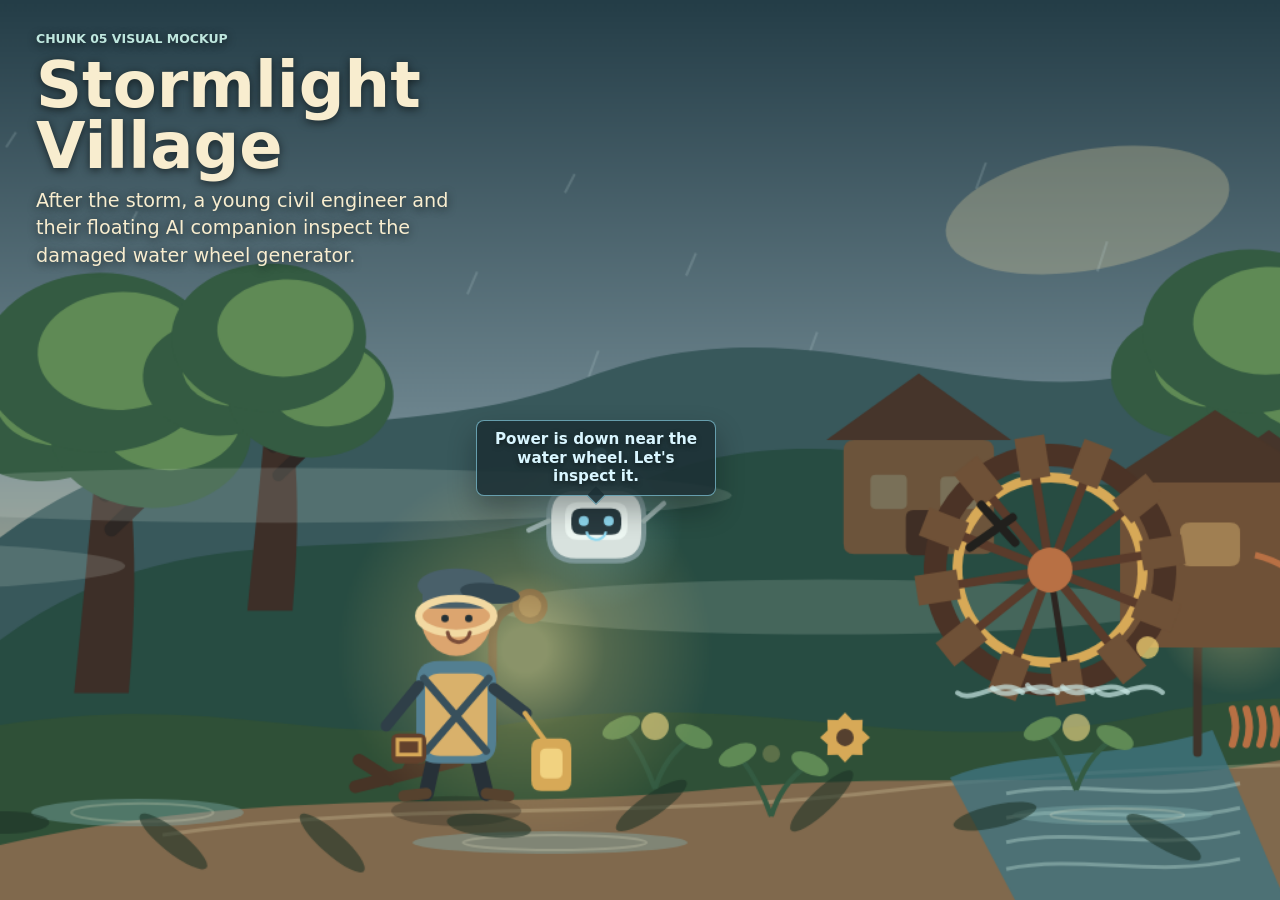
==== index.html @ d4eceead "Mark Chapter 1 golden build" ====
<!doctype html>
<html lang="en">
  <head>
    <meta charset="utf-8">
    <meta name="viewport" content="width=device-width, initial-scale=1">
    <title>Stormlight Village</title>
    <link rel="stylesheet" href="./styles.css">
  </head>
  <body data-scene="village">
    <main class="app-shell" aria-label="Stormlight Village visual mockup">
      <canvas id="game-canvas" width="1280" height="720"></canvas>
      <section class="scene-panel" aria-label="Scene notes">
        <p class="eyebrow">Chunk 05 Visual Mockup</p>
        <h1>Stormlight Village</h1>
        <p>After the storm, a young civil engineer and their floating AI companion inspect the damaged water wheel generator.</p>
      </section>
    </main>
    <script type="module" src="./src/app/main.js?v=20260620-feel-tuning"></script>
  </body>
</html>
---- styles.css ----
:root {
  color-scheme: dark;
  font-family: Inter, ui-sans-serif, system-ui, -apple-system, BlinkMacSystemFont, "Segoe UI", sans-serif;
  background: #172025;
  color: #f4ead4;
}

* {
  box-sizing: border-box;
}

body {
  margin: 0;
  min-height: 100vh;
  overflow: hidden;
  background:
    radial-gradient(circle at 70% 20%, rgba(247, 190, 103, 0.16), transparent 28rem),
    linear-gradient(180deg, #1b2b31 0%, #20343a 42%, #162025 100%);
}

.app-shell {
  position: relative;
  width: 100vw;
  height: 100vh;
  display: grid;
  place-items: center;
}

#game-canvas {
  display: block;
  width: max(100vw, calc(100vh * 16 / 9));
  height: max(100vh, calc(100vw * 9 / 16));
  background: #1b2b31;
}

.scene-panel {
  position: absolute;
  left: clamp(16px, 3vw, 36px);
  top: clamp(16px, 3vw, 32px);
  max-width: min(420px, calc(100vw - 32px));
  padding: 0;
  color: #f8edcf;
  text-shadow: 0 2px 8px rgba(14, 20, 22, 0.75);
  pointer-events: none;
}

.scene-panel h1 {
  margin: 0;
  font-size: clamp(2rem, 5vw, 4.75rem);
  line-height: 0.95;
  font-weight: 850;
  letter-spacing: 0;
}

.scene-panel p {
  margin: 10px 0 0;
  max-width: 34rem;
  font-size: clamp(0.95rem, 1.8vw, 1.2rem);
  line-height: 1.45;
}

.scene-panel .eyebrow {
  margin: 0 0 8px;
  font-size: 0.78rem;
  line-height: 1.2;
  text-transform: uppercase;
  font-weight: 800;
  color: #bfe7de;
}

.scene-link {
  position: absolute;
  left: clamp(14px, 2.5vw, 28px);
  bottom: clamp(14px, 2.5vw, 28px);
  min-width: 82px;
  height: 40px;
  display: inline-grid;
  place-items: center;
  border: 1px solid rgba(248, 237, 207, 0.4);
  border-radius: 8px;
  background: rgba(16, 29, 32, 0.62);
  color: #f8edcf;
  font: inherit;
  font-size: 0.86rem;
  font-weight: 800;
  letter-spacing: 0;
  text-decoration: none;
  box-shadow: 0 10px 22px rgba(9, 15, 16, 0.28);
}

.scene-link:hover,
.scene-link:focus-visible {
  background: rgba(37, 66, 69, 0.8);
  outline: 2px solid rgba(255, 216, 135, 0.7);
  outline-offset: 3px;
}

.repair-prompt {
  position: absolute;
  left: 50%;
  bottom: clamp(22px, 5vw, 52px);
  z-index: 5;
  transform: translateX(-50%);
  max-width: min(560px, calc(100vw - 32px));
  padding: 12px 16px;
  border: 1px solid rgba(255, 224, 138, 0.5);
  border-radius: 8px;
  background: rgba(20, 34, 36, 0.78);
  color: #f8edcf;
  font-size: clamp(0.9rem, 1.6vw, 1rem);
  font-weight: 800;
  line-height: 1.35;
  text-align: center;
  text-shadow: 0 2px 6px rgba(10, 15, 16, 0.72);
  box-shadow: 0 14px 32px rgba(4, 10, 11, 0.34);
}

.repair-overlay {
  position: absolute;
  inset: 0;
  z-index: 8;
  display: grid;
  place-items: center;
  background: rgba(10, 18, 20, 0.58);
  animation: repair-overlay-in 0.38s ease both;
}

.repair-overlay[hidden],
.repair-prompt[hidden] {
  display: none;
}

.repair-overlay-canvas {
  width: min(92vw, calc(92vh * 960 / 680));
  height: min(92vh, calc(92vw * 680 / 960));
  max-width: 960px;
  max-height: 680px;
  border: 1px solid rgba(248, 237, 207, 0.28);
  border-radius: 8px;
  background: #223238;
  box-shadow: 0 28px 70px rgba(4, 10, 11, 0.44);
}

.repair-overlay-status {
  position: absolute;
  left: 50%;
  bottom: clamp(20px, 4vw, 36px);
  transform: translateX(-50%);
  color: #f8edcf;
  font-size: 0.9rem;
  font-weight: 800;
  text-shadow: 0 2px 6px rgba(10, 15, 16, 0.72);
  pointer-events: none;
}

.repair-scan {
  position: fixed;
  z-index: 4;
  border: 2px solid rgba(143, 217, 240, 0.72);
  border-radius: 999px;
  background:
    radial-gradient(ellipse at center, rgba(143, 217, 240, 0.2), rgba(143, 217, 240, 0.06) 46%, transparent 72%),
    conic-gradient(from 0deg, rgba(143, 217, 240, 0), rgba(143, 217, 240, 0.68), rgba(143, 217, 240, 0));
  box-shadow:
    0 0 18px rgba(143, 217, 240, 0.38),
    inset 0 0 18px rgba(143, 217, 240, 0.24);
  opacity: calc(0.55 + var(--scan-progress, 0) * 0.35);
  pointer-events: none;
  transform: translate(-50%, -50%) scale(calc(0.84 + var(--scan-progress, 0) * 0.18));
  animation: repair-scan-pulse 0.72s ease-in-out infinite alternate;
}

.repair-scan[hidden] {
  display: none;
}

.repair-scan::before,
.repair-scan::after {
  content: "";
  position: absolute;
  inset: 15%;
  border: 1px solid rgba(217, 246, 255, 0.5);
  border-radius: inherit;
}

.repair-scan::after {
  inset: 34% 8%;
  border-color: rgba(255, 224, 138, 0.42);
}

.repair-celebration {
  position: fixed;
  inset: 0;
  z-index: 4;
  pointer-events: none;
}

.repair-celebration[hidden] {
  display: none;
}

.repair-celebration-fading .repair-bubble {
  animation: repair-bubble-out 0.55s ease forwards;
}

.repair-bubble {
  position: absolute;
  width: max-content;
  max-width: min(240px, 42vw);
  padding: 9px 12px;
  border: 1px solid rgba(255, 224, 138, 0.52);
  border-radius: 8px;
  background: rgba(35, 49, 45, 0.88);
  color: #fff4d8;
  font-size: clamp(0.78rem, 1.35vw, 0.95rem);
  font-weight: 850;
  line-height: 1.22;
  text-align: center;
  text-shadow: 0 2px 5px rgba(8, 14, 15, 0.58);
  box-shadow: 0 14px 28px rgba(4, 10, 11, 0.32);
  opacity: 0;
  transform: translate(-50%, 12px) scale(0.96);
  animation: repair-bubble-in 0.55s ease forwards;
}

.repair-bubble::after {
  content: "";
  position: absolute;
  left: 50%;
  bottom: -7px;
  width: 12px;
  height: 12px;
  border-right: 1px solid rgba(255, 224, 138, 0.52);
  border-bottom: 1px solid rgba(255, 224, 138, 0.52);
  background: rgba(35, 49, 45, 0.88);
  transform: translateX(-50%) rotate(45deg);
}

.repair-bubble-robot {
  border-color: rgba(143, 217, 240, 0.64);
  background: rgba(29, 49, 54, 0.9);
  color: #d9f6ff;
}

.repair-bubble-robot::after {
  border-color: rgba(143, 217, 240, 0.64);
  background: rgba(29, 49, 54, 0.9);
}

.repair-guidance {
  z-index: 4;
}

.repair-guidance[hidden] {
  display: none;
}

.scene-transition {
  position: fixed;
  inset: 0;
  z-index: 10;
  display: grid;
  place-items: center;
  padding: clamp(20px, 5vw, 54px);
  background:
    linear-gradient(180deg, rgba(10, 18, 20, 0.7), rgba(18, 31, 33, 0.92)),
    radial-gradient(circle at 50% 38%, rgba(255, 224, 138, 0.18), transparent 28rem);
  color: #fff4d8;
  pointer-events: auto;
}

.scene-transition[hidden] {
  display: none;
}

.scene-transition::before {
  content: "";
  position: absolute;
  inset: 0;
  opacity: 0.32;
  background:
    repeating-linear-gradient(102deg, rgba(217, 246, 255, 0.16) 0 1px, transparent 1px 18px),
    linear-gradient(180deg, transparent, rgba(8, 14, 15, 0.34));
  animation: scene-transition-rain 0.72s linear infinite;
}

.scene-transition-panel {
  position: relative;
  width: min(680px, calc(100vw - 32px));
  text-align: center;
  text-shadow: 0 3px 12px rgba(7, 13, 14, 0.72);
}

.scene-transition-eyebrow {
  margin: 0 0 10px;
  color: #bfe7de;
  font-size: clamp(0.76rem, 1.6vw, 0.9rem);
  font-weight: 900;
  line-height: 1.2;
  text-transform: uppercase;
}

.scene-transition h2 {
  margin: 0;
  color: #ffe08a;
  font-size: clamp(2.1rem, 8vw, 5.6rem);
  font-weight: 950;
  line-height: 0.95;
  letter-spacing: 0;
}

.scene-transition-description {
  margin: 16px auto 0;
  max-width: 38rem;
  color: #f7e8c8;
  font-size: clamp(0.95rem, 2vw, 1.18rem);
  font-weight: 700;
  line-height: 1.45;
}

.scene-transition-active {
  animation: scene-transition-in 0.36s ease both;
}

.scene-transition-leaving {
  animation: scene-transition-out 0.62s ease both;
}

.chapter-complete {
  position: fixed;
  inset: 0;
  z-index: 9;
  display: grid;
  place-items: center;
  padding: clamp(18px, 4vw, 44px);
  background:
    linear-gradient(180deg, rgba(11, 21, 24, 0.2), rgba(11, 21, 24, 0.72)),
    radial-gradient(circle at 50% 42%, rgba(255, 214, 132, 0.16), transparent 34rem);
  pointer-events: auto;
  animation: repair-overlay-in 0.42s ease both;
}

.chapter-complete[hidden] {
  display: none;
}

.chapter-complete-card {
  width: min(680px, calc(100vw - 32px));
  max-height: calc(100vh - 32px);
  overflow: auto;
  padding: clamp(22px, 4vw, 34px);
  border: 1px solid rgba(255, 224, 138, 0.52);
  border-radius: 8px;
  background: rgba(25, 39, 39, 0.92);
  color: #fff4d8;
  box-shadow: 0 30px 80px rgba(4, 10, 11, 0.48);
  text-align: left;
}

.chapter-complete-eyebrow {
  margin: 0 0 8px;
  color: #bfe7de;
  font-size: 0.78rem;
  font-weight: 850;
  line-height: 1.2;
  text-transform: uppercase;
}

.chapter-complete h2 {
  margin: 0;
  color: #fff1c6;
  font-size: clamp(1.9rem, 5vw, 3.4rem);
  font-weight: 900;
  line-height: 1.02;
  letter-spacing: 0;
  text-shadow: 0 2px 10px rgba(10, 15, 16, 0.64);
}

.chapter-complete-summary {
  margin: 14px 0 0;
  color: #f7e8c8;
  font-size: clamp(0.96rem, 2vw, 1.12rem);
  font-weight: 650;
  line-height: 1.48;
}

.chapter-complete-list {
  display: grid;
  grid-template-columns: repeat(2, minmax(0, 1fr));
  gap: 8px 12px;
  margin: 20px 0 0;
  padding: 0;
  list-style: none;
}

.chapter-complete-list li {
  min-height: 42px;
  display: flex;
  align-items: center;
  padding: 9px 11px;
  border: 1px solid rgba(191, 231, 222, 0.28);
  border-radius: 8px;
  background: rgba(39, 69, 66, 0.58);
  color: #eef8ee;
  font-size: clamp(0.8rem, 1.55vw, 0.95rem);
  font-weight: 800;
  line-height: 1.25;
}

.chapter-complete-robot {
  margin: 18px 0 0;
  padding: 12px 14px;
  border-left: 3px solid rgba(143, 217, 240, 0.76);
  background: rgba(29, 49, 54, 0.68);
  color: #d9f6ff;
  font-size: clamp(0.88rem, 1.7vw, 1rem);
  font-weight: 800;
  line-height: 1.36;
}

.chapter-complete-robot:empty {
  display: none;
}

.chapter-complete-prompt {
  margin: 18px 0 0;
  color: #ffe08a;
  font-size: 0.88rem;
  font-weight: 900;
  line-height: 1.3;
  text-align: center;
}

@keyframes repair-bubble-in {
  to {
    opacity: 1;
    transform: translate(-50%, 0) scale(1);
  }
}

@keyframes repair-bubble-out {
  from {
    opacity: 1;
    transform: translate(-50%, 0) scale(1);
  }

  to {
    opacity: 0;
    transform: translate(-50%, -8px) scale(0.96);
  }
}

@keyframes repair-overlay-in {
  from {
    opacity: 0;
  }

  to {
    opacity: 1;
  }
}

@keyframes repair-scan-pulse {
  from {
    filter: brightness(0.94);
  }

  to {
    filter: brightness(1.18);
  }
}

@keyframes scene-transition-in {
  from {
    opacity: 0;
  }

  to {
    opacity: 1;
  }
}

@keyframes scene-transition-out {
  from {
    opacity: 1;
  }

  to {
    opacity: 0;
  }
}

@keyframes scene-transition-rain {
  from {
    background-position: 0 0, 0 0;
  }

  to {
    background-position: 42px 80px, 0 0;
  }
}

@media (max-width: 700px) and (orientation: portrait) {
  body {
    overflow: hidden;
  }

  .app-shell {
    min-height: 100vh;
    align-content: start;
  }

  #game-canvas {
    width: 100vw;
    height: auto;
  }

  .scene-panel {
    top: 14px;
    left: 14px;
  }

  .scene-link {
    left: 12px;
    bottom: 12px;
  }

  .chapter-complete-list {
    grid-template-columns: 1fr;
  }
}
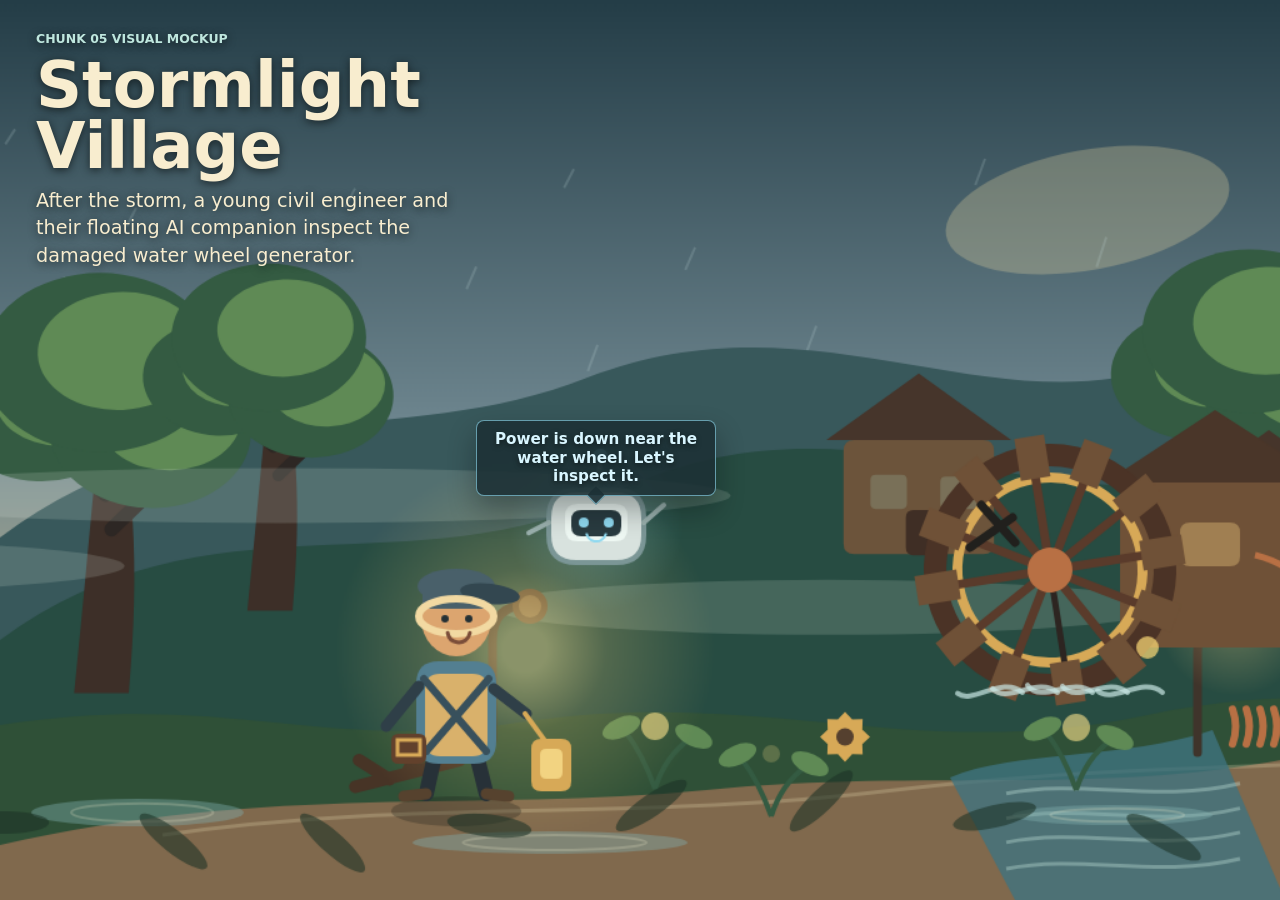
==== commit 46b654b2: "Start fresh when launching chapter" ====
--- a/index.html
+++ b/index.html
@@ -15,6 +15,6 @@
         <p>After the storm, a young civil engineer and their floating AI companion inspect the damaged water wheel generator.</p>
       </section>
     </main>
-    <script type="module" src="./src/app/main.js?v=20260620-feel-tuning"></script>
+    <script type="module" src="./src/app/main.js?v=20260620-fresh-start"></script>
   </body>
 </html>
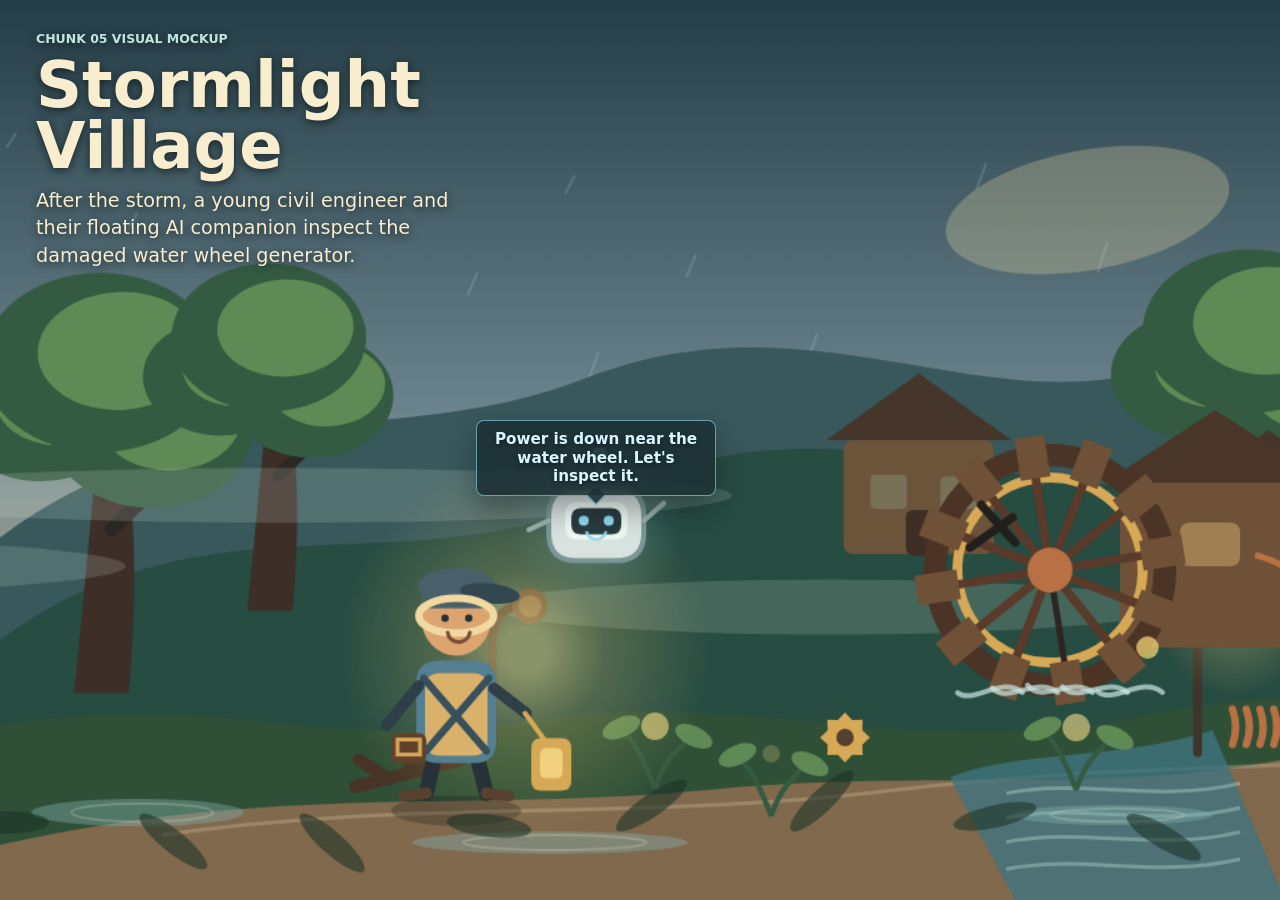
==== commit dafef5ab: "Increase thunder presence" ====
--- a/index.html
+++ b/index.html
@@ -15,6 +15,6 @@
         <p>After the storm, a young civil engineer and their floating AI companion inspect the damaged water wheel generator.</p>
       </section>
     </main>
-    <script type="module" src="./src/app/main.js?v=20260620-fresh-start"></script>
+    <script type="module" src="./src/app/main.js?v=20260620-louder-thunder"></script>
   </body>
 </html>
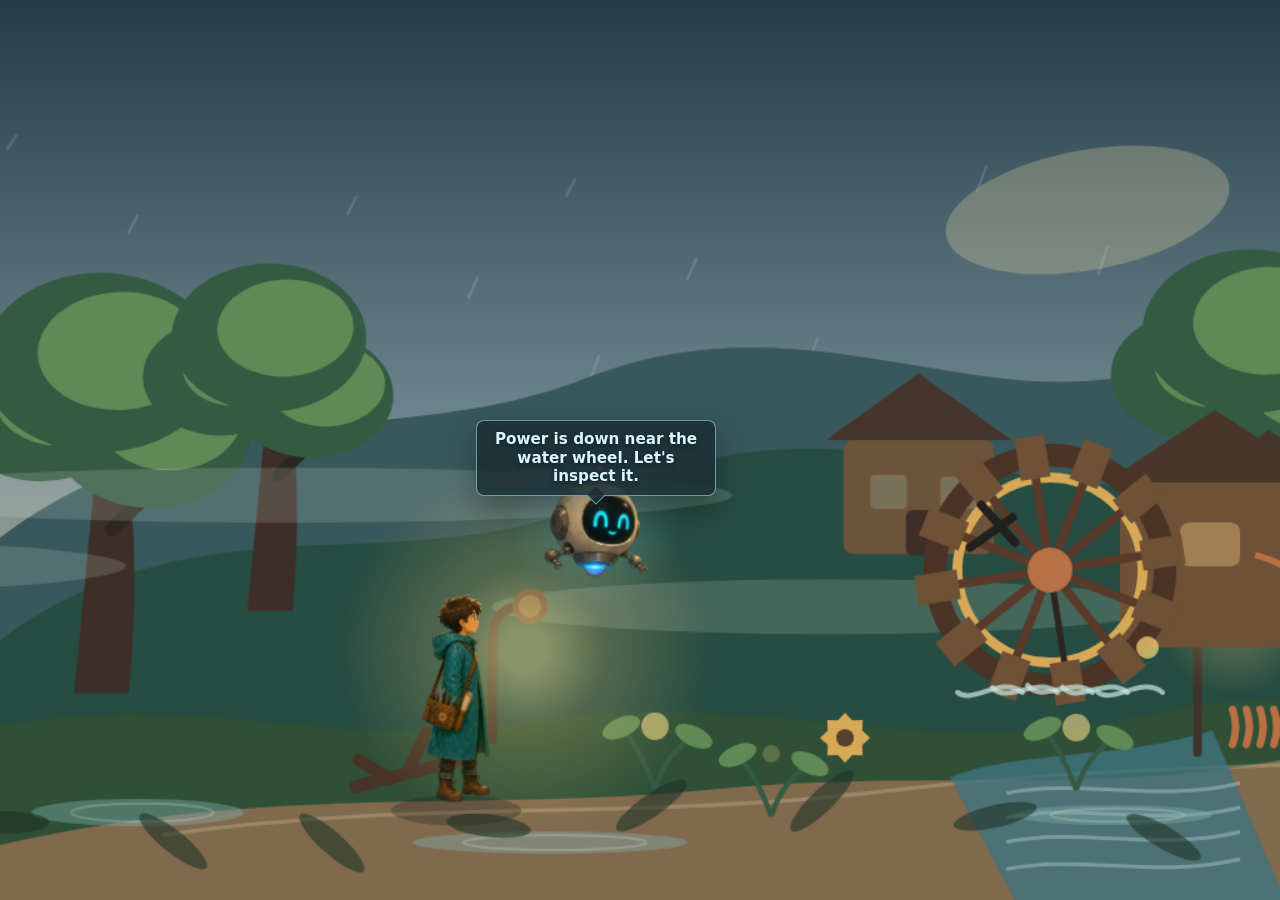
==== commit e32b5428: "Checkpoint character duo visual pass" ====
--- a/index.html
+++ b/index.html
@@ -9,12 +9,7 @@
   <body data-scene="village">
     <main class="app-shell" aria-label="Stormlight Village visual mockup">
       <canvas id="game-canvas" width="1280" height="720"></canvas>
-      <section class="scene-panel" aria-label="Scene notes">
-        <p class="eyebrow">Chunk 05 Visual Mockup</p>
-        <h1>Stormlight Village</h1>
-        <p>After the storm, a young civil engineer and their floating AI companion inspect the damaged water wheel generator.</p>
-      </section>
     </main>
-    <script type="module" src="./src/app/main.js?v=20260620-louder-thunder"></script>
+    <script type="module" src="./src/app/main.js?v=20260620-character-duo"></script>
   </body>
 </html>
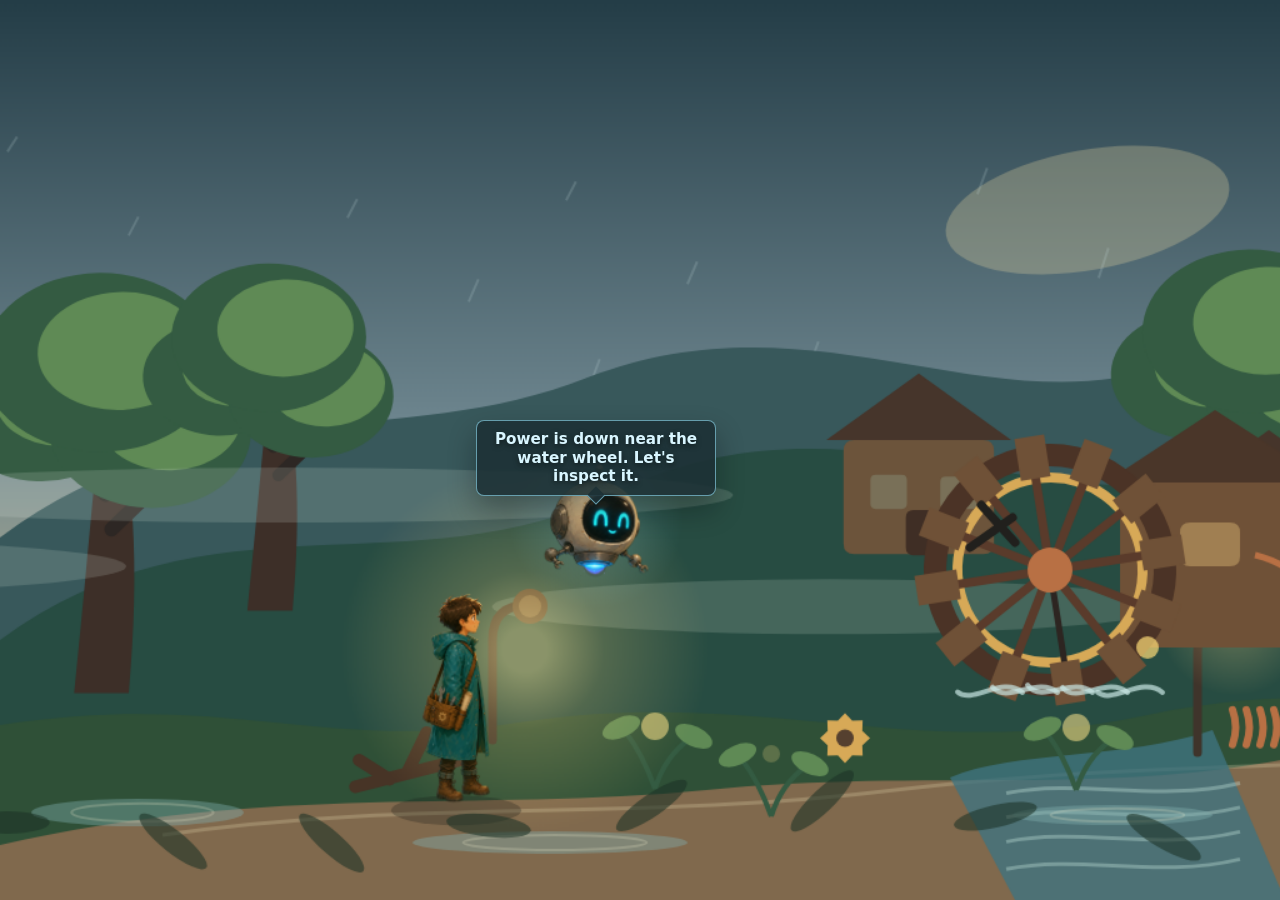
==== commit 860bf7e5: "Add repair pose visuals" ====
--- a/index.html
+++ b/index.html
@@ -10,6 +10,6 @@
     <main class="app-shell" aria-label="Stormlight Village visual mockup">
       <canvas id="game-canvas" width="1280" height="720"></canvas>
     </main>
-    <script type="module" src="./src/app/main.js?v=20260620-character-duo"></script>
+    <script type="module" src="./src/app/main.js?v=20260620-pose-lane"></script>
   </body>
 </html>
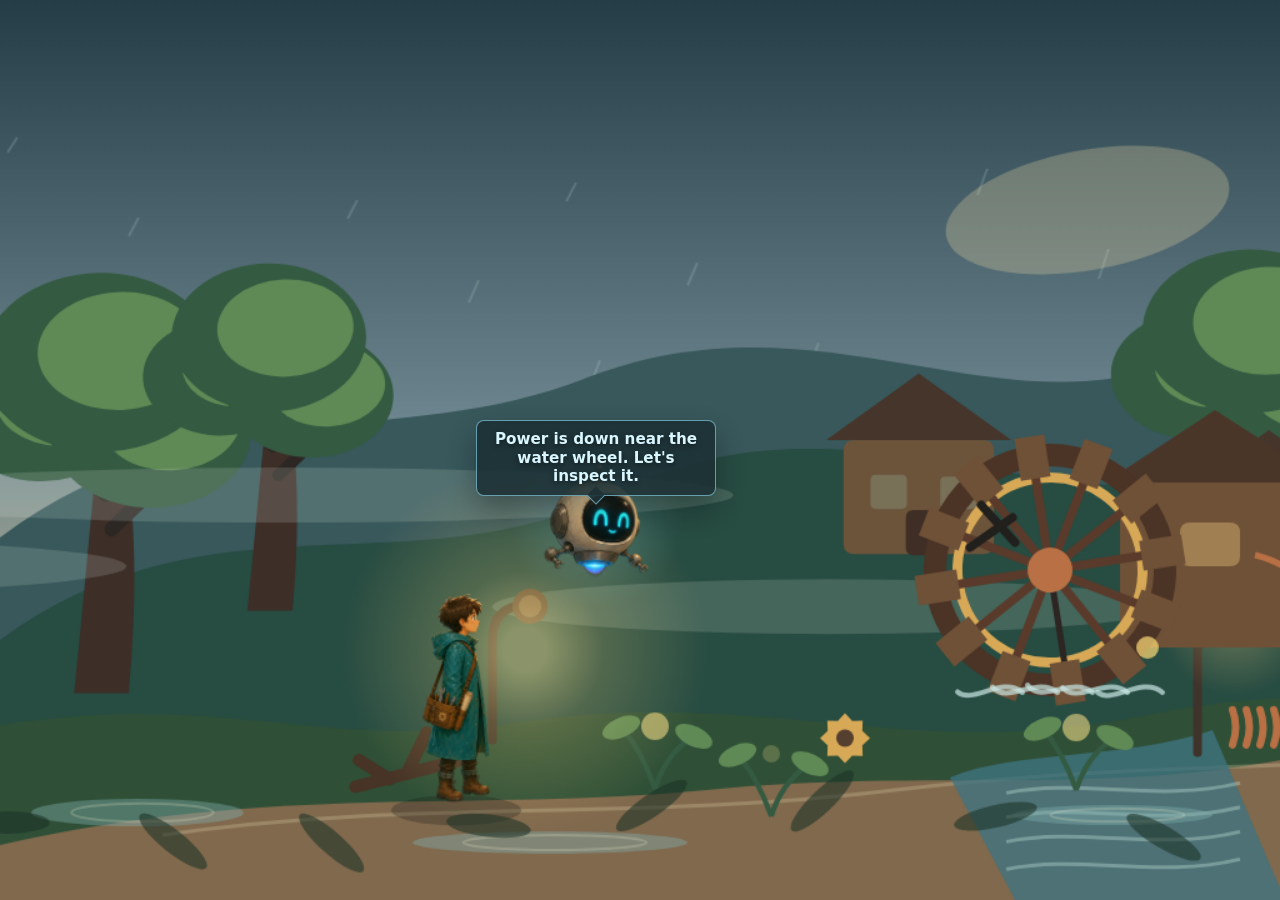
==== commit 93118c39: "Add apprentice walk cycle" ====
--- a/index.html
+++ b/index.html
@@ -10,6 +10,6 @@
     <main class="app-shell" aria-label="Stormlight Village visual mockup">
       <canvas id="game-canvas" width="1280" height="720"></canvas>
     </main>
-    <script type="module" src="./src/app/main.js?v=20260620-pose-lane"></script>
+    <script type="module" src="./src/app/main.js?v=20260620-walk-cycle"></script>
   </body>
 </html>
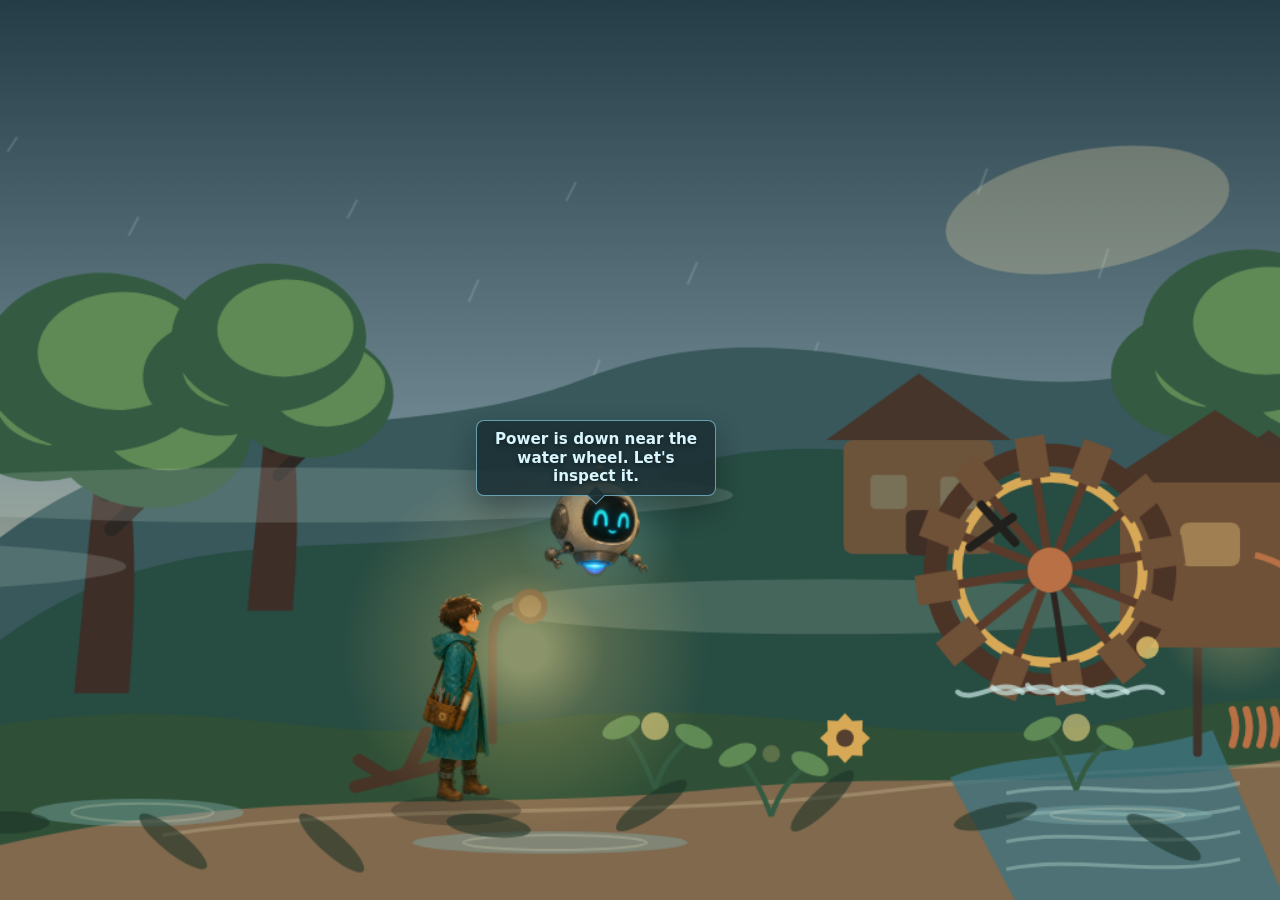
==== commit dec46de5: "Tune apprentice walk cycle" ====
--- a/index.html
+++ b/index.html
@@ -10,6 +10,6 @@
     <main class="app-shell" aria-label="Stormlight Village visual mockup">
       <canvas id="game-canvas" width="1280" height="720"></canvas>
     </main>
-    <script type="module" src="./src/app/main.js?v=20260620-walk-cycle"></script>
+    <script type="module" src="./src/app/main.js?v=20260620-walk-stand-cycle"></script>
   </body>
 </html>
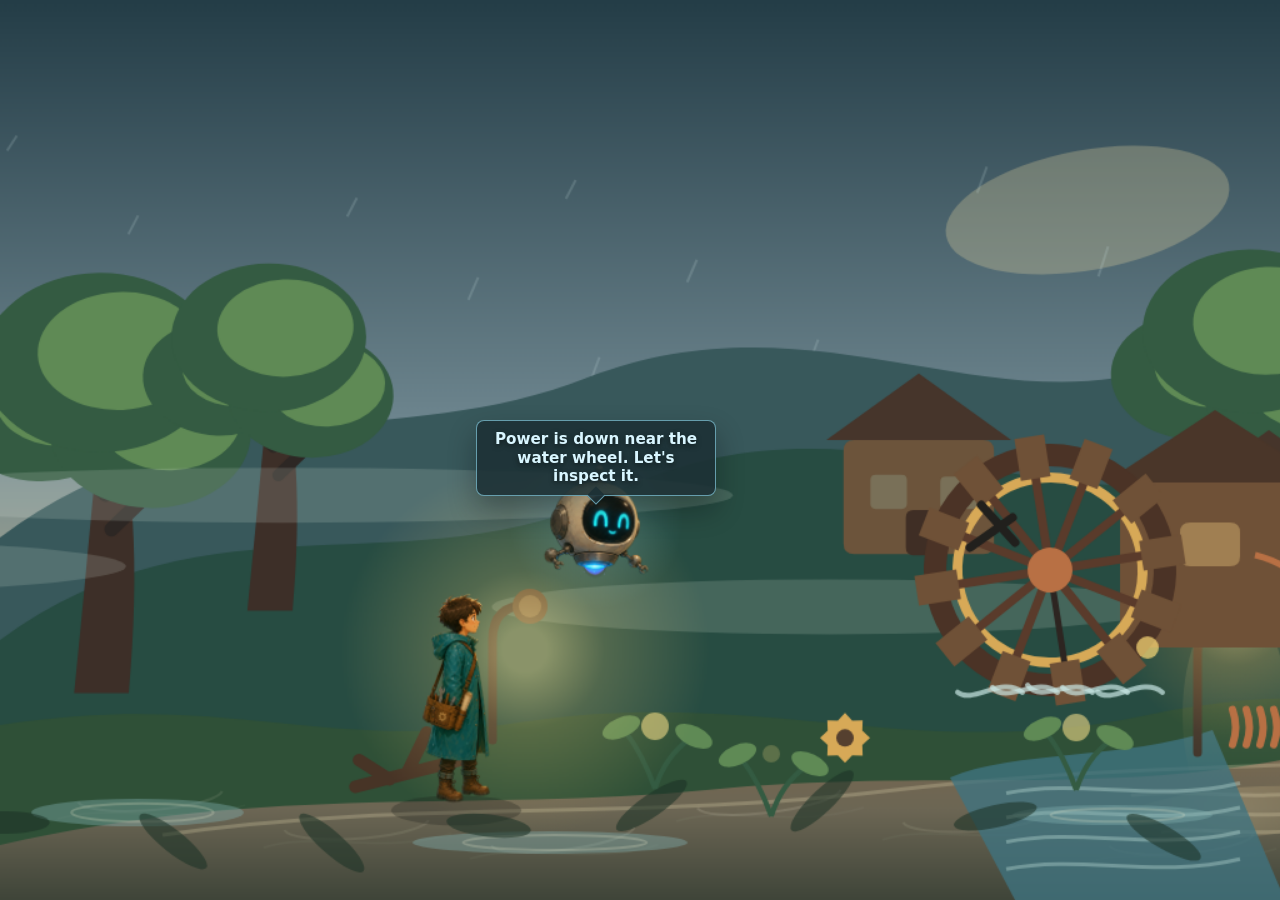
==== commit 5d147c54: "Add wet path and lamp glow polish" ====
--- a/index.html
+++ b/index.html
@@ -10,6 +10,6 @@
     <main class="app-shell" aria-label="Stormlight Village visual mockup">
       <canvas id="game-canvas" width="1280" height="720"></canvas>
     </main>
-    <script type="module" src="./src/app/main.js?v=20260620-walk-stand-cycle"></script>
+    <script type="module" src="./src/app/main.js?v=20260620-wet-path-glow"></script>
   </body>
 </html>
